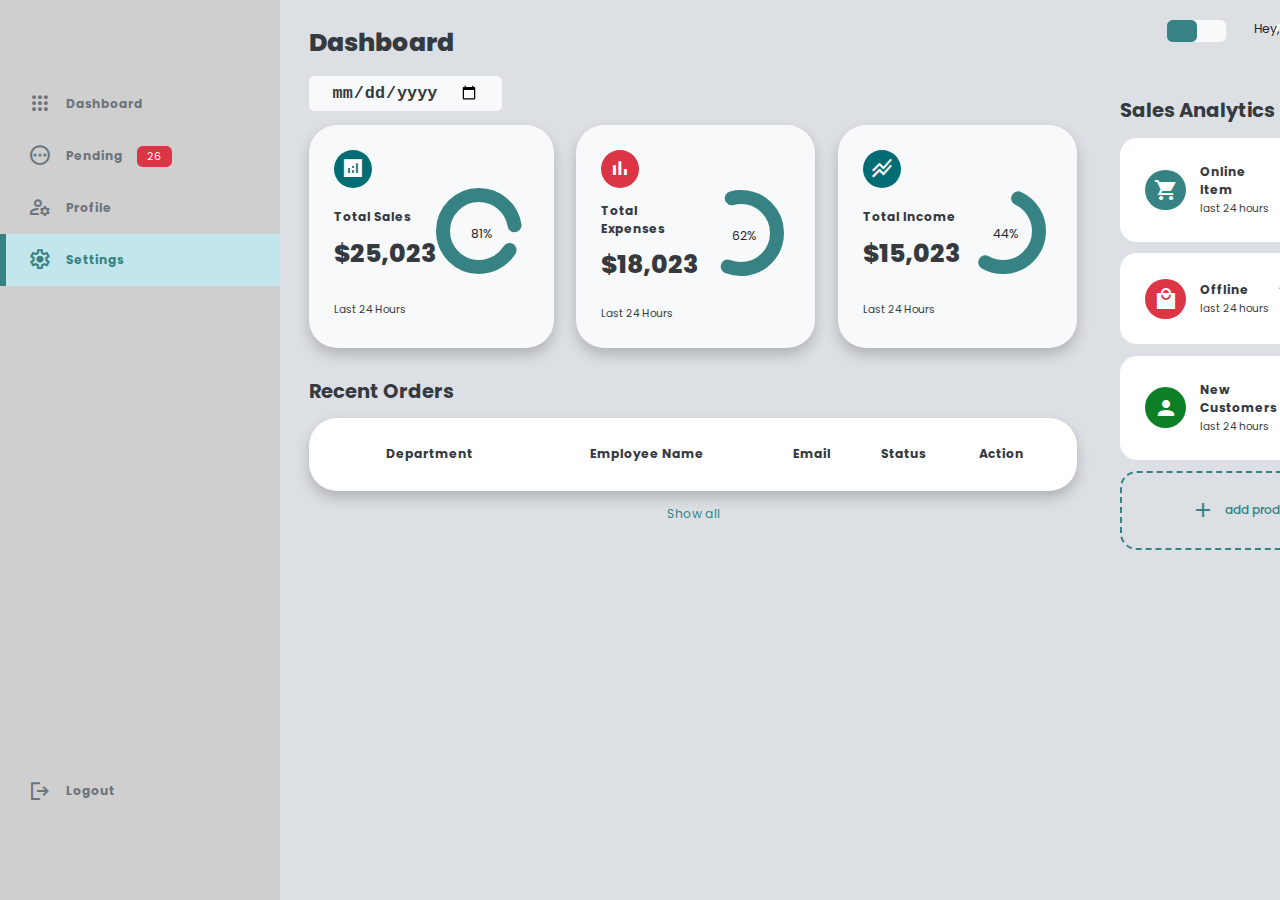
==== dashboard.html @ 3132de2f "update" ====
<!DOCTYPE html>
<html lang="en">
<head>
    <meta charset="UTF-8">
    <meta http-equiv="X-UA-Compatible" content="IE=edge">
    <meta name="viewport" content="width=device-width, initial-scale=1.0">
    <title>Admin Dashboard
    </title>
    <link rel="stylesheet" href="https://unpkg.com/tailwindcss@2.2.19/dist/tailwind.min.css" />
    <link href="https://fonts.googleapis.com/icon?family=Material+Icons+Sharp" rel="stylesheet">
    <link rel="stylesheet" href="https://fonts.googleapis.com/css2?family=Material+Symbols+Sharp:opsz,wght,FILL,GRAD@48,400,0,0" />

    <link rel="stylesheet" href="./style.css">

</head>
<body>

    <div class="container">
        <aside>
            <div class="top py-2 w-full px-0">
                <div class="logo">
                    
                    <img src="./images/ordabl_logo.png" alt="">    
                </div>
            <!-- <h2> Orda<span class="success">ble </span> </h2>             -->
            <div class="close" id="close-btn">
                <span class="material-icons-sharp">close</span>
            </div>
        </div>

            <div class="sidebar">
                <a href="#">

                    <span class="material-symbols-sharp">
                        apps
                    </span>
                    <h3>Dashboard</h3>
                </a>
                <a href="#">
                    <span class="material-symbols-sharp">
                    pending
                </span>
                <h3>Pending</h3>
                <span class="pending-count"> 26 </span>
                </a>
               
               
                <a href="#">
                <span class="material-symbols-sharp">
                    manage_accounts
                </span>
                <h3>Profile</h3>
                </a>
                <a href="#" class="active">
                <span class="material-symbols-sharp">
                    settings
                </span>
                <h3>Settings</h3>
                </a>

                <a href="#">
                    <span class="material-symbols-sharp">
                        logout
                    </span>
                    <h3>Logout</h3>
                    </a>
            </div>
        </aside>
        <!-- ----------------end of aside------------ -->

        <main>
            <h1>Dashboard</h1>

            <div class="date">
                <input type="date">
            </div>

            <div class="insights">

                <div class="sales">
                    <span class="material-icons-sharp">analytics </span>
                    <div class="middle">
                        <div class="left">
                            <h3>Total Sales</h3>
                            <h1>$25,023</h1>
                        </div>
                        <div class="progress">
                            <svg>
                                <circle cx="38" cy="38" r="36"></circle>

                            </svg>
                            <div class="number">
                                <p>81%</p>
                            </div>
                        </div>
                    </div>

                    <small class="text-muted">
                        Last 24 Hours
                    </small>
                </div>
             <!-- ------------------End of Sales --------------- -->

             <div class="expenses">
                <span class="material-icons-sharp">bar_chart </span>
                <div class="middle">
                    <div class="left">
                        <h3>Total Expenses</h3>
                        <h1>$18,023</h1>
                    </div>
                    <div class="progress">
                        <svg>
                            <circle cx="38" cy="38" r="36"></circle>

                        </svg>
                        <div class="number">
                            <p>62%</p>
                        </div>
                    </div>
                </div>

                <small class="text-muted">
                    Last 24 Hours
                </small>
            </div>

            <!-- -------------------End of Expenses------------- -->

            <div class="income">
                <span class="material-icons-sharp">stacked_line_chart </span>
                <div class="middle">
                    <div class="left">
                        <h3>Total Income</h3>
                        <h1>$15,023</h1>
                    </div>
                    <div class="progress">
                        <svg>
                            <circle cx="38" cy="38" r="36"></circle>

                        </svg>
                        <div class="number">
                            <p>44%</p>
                        </div>
                    </div>
                </div>

                <small class="text-muted">
                    Last 24 Hours
                </small>
            </div>

            <!-- --------------------End of Income----------------- -->
            </div>

            <div class="recent-order">
                <h2>Recent Orders</h2>
                
                <table>
                    <thead>
                        <tr>
                            <!-- <th>Job Title</th> -->
                            <th>Department</th>
                            <th>Employee Name</th>
                            <th>Email</th>
                            <th>Status</th>
                            <th>Action</th>
                        </tr>
                    </thead>
                    <tbody>
                  
                     
                     
                    </tbody>
                </table>
                <a href="#">Show all</a>
            </div>
        </main>
           <!-- -------------------- end of main ------------------- -->

           <div class="right mt-4">
            <div class="top">
                <button id="menu-btn">
                <span class="material-icons-sharp">menu</span>
                </button>
                <div class="theme-toggler">
                    <span class="material-icons-sharp active">light_mode</span>
                    <span class="material-icons-sharp">dark_mode</span>
                </div>
                <div class="profile">
                    <div class="info">
                        <p> Hey, <b>Isaac</b> </p>
                        <small class="text-muted">Admin</small>
                    </div>
                    <div class="profile-photo">
                        <img src="./images/profile-1.jpg" alt="" srcset="">
                    </div>
                </div>
            </div>
            <!-- ----- end of top---------- -->

            


             <!-- ---------------- end of recent updates ----------------- -->
             <div class="sales-analytics">
                <h2> Sales Analytics</h2>
                <div class="item online">

                    <div class="icon">
                        <span class="material-icons-sharp">shopping_cart</span>
                    </div>
                    <div class="right">
                        <div class="info">
                            <h3>Online Item</h3>
                            <small class="text-muted"> last 24 hours</small>
                        </div>
                        <h5 class="success">
                            +39%
                        </h5>
                        <h3>4567</h3>
                    </div>
                    
                </div>

                <div class="item offline">

                    <div class="icon">
                        <span class="material-icons-sharp">local_mall</span>
                    </div>
                    <div class="right">
                        <div class="info">
                            <h3>Offline</h3>
                            <small class="text-muted"> last 24 hours</small>
                        </div>
                        <h5 class="danger">
                            -17%
                        </h5>
                        <h3>1100</h3>
                    </div>
                    
                </div>

                <div class="item customers">

                    <div class="icon">
                        <span class="material-icons-sharp">person</span>
                    </div>
                    <div class="right">
                        <div class="info">
                            <h3>New Customers</h3>
                            <small class="text-muted"> last 24 hours</small>
                        </div>
                        <h5 class="success">
                            +24%
                        </h5>
                        <h3>839</h3>
                    </div>
                    
                </div>
                <div class="item add-product" >
                    <div>
                        <span class="material-icons-sharp">add </span>
                        <h3> add product</h3>
                    </div>
                </div>




                </div>

           </div>

    </div>
    <script src="https://cdn.jsdelivr.net/npm/axios@1.1.2/dist/axios.min.js"></script>

    <script src="./main.js"> </script>
</body>
</html>
---- style.css ----
@import url('https://fonts.googleapis.com/css2?family=Poppins:wght@300;400;500;600;700;800&display=swap');

:root {
    --primary-color: #378383;
    --secondary-color: #f7f7f7;
    --color-danger : #dc3545;
    --color-success : #0d8027;
    --color-warning : #ffc107;
    --color-dark : #343a40;
    --color-light : #f8f9fa;
    --color-info : #17a2b8;
    --color-white : #fff;
    --color-black : #000;
    --color-info-light: #c3e6ec;
    --color-info-dark: #0f6674;
      --color-default-gray: #f0f3f6;
      --color-success-light: #d4edda;
    --color-success-dark: #1e7e34;
    --color-warning-light: #fff3cd;
    --color-warning-dark: #664d03;
    --color-danger-light: #f8d7da;
    --color-primary-variant: #006d75;
    --color-secondary-variant: #e2e3e5;
    --color-dark-variant: #212529;
    --color-light-variant: #f8f9fa;
    --color-background: #dce0e4;
    --color-default-gray: #6c757d;
    --color-default-gray-light: #fcfbff;
    --color-default-green:  #378383;
    --color-default-green-medium: #3f8989;
    --color-default-green-light: #c3e6ec;
    --color-default-green-dark: #0f6674;

    --card-border-radius: 2rem;
    --card-shadow: 0 0.5rem 1rem rgba(0, 0, 0, 0.2);
    --border-radius-1: 0.4rem;
    --border-radius-2: 0.8rem;
    --border-radius-3: 1.2rem;

    --card-padding: 1.8rem;
    --padding-1: 1.2rem;

    --box-shadow: 0 2rem 3rem rgba(--color-light);

}
    /* ------------ dark theme variables ----------- */
    .dark-theme-variables {

        --color-background: #181a1e;
        --color-white: #202528;
        --color-dark: #edeffd;
        --color-dark-variant: #a3bdcc;
        --color-light: rgba(0, 0, 0, 0.4);
        --color-secondary-variant: #2b2d31;
        --box-shadow: 0 2rem 3rem var(--color-light);
      --color-default-gray: #7a7f84;

    }





*{
    margin: 0;
    padding: 0;
    box-sizing: border-box;
    outline : 0;
    border : 0;
    appearance: none;
    -webkit-appearance: none;
    -moz-appearance: none;
    list-style: none;
    
}

html {
    font-size: 14px;
}

body{
    height: 100vh;
    width: 100vw;
    font-family: 'Poppins', sans-serif;
    font-size: 0.88rem;
    background-color: var(--color-background);
    user-select: none;
    overflow-x: hidden;
    color : var(--color-dark);
}

.container {
    display: grid;
    width : 100%;
    margin: 0 auto;
    gap: 1.8rem;
    grid-template-columns: 20rem auto 20rem;
}

a {
    color: var(--color-dark);
    text-decoration: none;
}
img{
    display: block;
    width: 100%;
}

h1{
    font-size: 1.8rem;
    font-weight: 800;
}
h2{
    font-size: 1.4rem;
}
h3 {
    font-size: 0.87rem;
}
h4 {
    font-size: 0.8rem;
}
h5 {
    font-size: 0.77rem;
}

small {
    font-size: 0.75rem;
}

.profile-photo {
    width: 2.8rem;
    height: 2.8rem;
    border-radius: 50%;
    /* object-fit: cover; */
    overflow: hidden;
}
.text-muted {
    color: var(--color-dark);
}

p {
    color : var(--color-dark-variant);
}

b {
    color: var(--color-dark);
}
.primary {
    color: var(--primary-color);
}
.secondary {
    color: var(--secondary-color);
}
.danger {
    color: var(--color-danger);
}
.success {
    color: var(--color-success);
}
.warning {
    color: var(--color-warning);
}
.dark {
    color: var(--color-dark);
}
.light {
    color: var(--color-light);
}

aside{
    height: 100vh;
    width: 100%;
    background-color: rgb(208, 207, 207);
}

aside .top{
    display: flex;
    align-items: center;
    justify-content: space-between;
    margin-top: 1.4rem ;
    padding: 0.6rem 0.7rem;
    /* background-color: var(--color-secondary-variant); */
}

aside .logo {
    display: flex;
    gap: 0.8rem;


}

aside .top  img {
    transform: scale(0.8);
}

aside .close{
    display: none;
}
/***************************** */
/**   Sidebar  */
/***************************** */

aside .sidebar {
    display: flex;
    flex-direction: column;
    height: 86vh;
    position: relative;
    top: 3rem;
}

aside h3 {
    font-size: 500;
}

aside .sidebar a {
    display: flex;
    color: var(--color-default-gray);
    margin-left: 2rem;
    gap: 1rem;
    align-items: center;
    position: relative;
    height: 3.7rem;
    transition: ease all 300ms;
}

aside .sidebar a span{
    font-size: 1.7rem;
    transition: all ease 300ms;
}
aside .sidebar a:last-child{
    position: absolute;
    bottom: 2.5rem;
    width: 100%;
}

aside .sidebar a.active{
    background-color: var(--color-info-light);                                                                                                                                               
    color: var(--primary-color);
    margin-left: 0;
}

aside .sidebar a.active::before{
    content: '';

    height: 100%;
    width: 6px;
    background-color: var(--primary-color);
}

aside .sidebar a.active span{
    margin-left: calc(1rem - 6px);
    color: var(--primary-color);
}
aside .sidebar a:hover span{
    margin-left: 1rem;
}

aside .sidebar .pending-count {
    background-color: var(--color-danger);
    color: var(--color-white);
    font-size: 11px;
    padding: 2px 10px;
    border-radius: var(--border-radius-1);
   
}



/* ==============Main ================= */

main{
    margin-top: 1.4rem;
    scrollbar-width: none;
    /* background-color: var(--color-default-gray-light); */
    padding: 4px;
    /* border-radius: var(--border-radius-1); */
}

.scrollbar-hidden::-webkit-scrollbar {
    display: none;
  }
  
  .scrollbar-hidden {
    -ms-overflow-style: none;
    scrollbar-width: none; /* Firefox */
  }



main .date{
    display: inline-block;
    background-color: var(--color-light);
    border-radius: var(--border-radius-1);
    margin-top: 1rem;
    padding: 0.5rem 1.6rem;
}

main .date input[type="date"]{
    border: none;
    background-color: transparent;
    font-size: 1.2rem;
    color: var(--color-dark);
    font-weight: 600;
    outline: none;
}

main .insights {
    display: grid;
    grid-template-columns: repeat(3, 1fr);
    gap: 1.6rem;
}

main .insights > div {
    background-color: var(--color-light);
    padding: var(--card-padding);
    border-radius: var(--card-border-radius);
    margin-top: 1rem;
    box-shadow: var(--card-shadow);
    transition: all ease 300ms;
}

main .insights > div:hover {
 box-shadow: none;
}

main .insights > div span {
    background-color: var(--color-primary-variant);
    border-radius: 50%;
    padding: 0.5rem;
    color: var(--color-white);
    font-size: 1.7rem;
    
}

main .insights > div.expenses span {
    background-color: var(--color-danger);

}

main .insights > div .income span {
    background-color: var(--color-warning);
}

main .insights > div .middle {
    display: flex;
    justify-content: space-between;
    align-items: center;
    /* display: none; */
}

main .insights h3 {
    margin: 1rem 0 0.6rem
}

main .insights .progress {
    position: relative;
    height: 92px;
    width: 92px;
    border-radius: 50%;
}

main .insights svg{
    width: 7rem;
    height: 7rem;
}

main .insights svg circle {
    fill: none;
    stroke: var(--primary-color);
    stroke-width: 14;
    stroke-linecap: round;
    transform: translate(5px, 5px);
    stroke-dasharray: 110;
    stroke-dashoffset: 92;
}

main .insights  .sales svg circle {
    stroke-dasharray: 200;
    stroke-dashoffset: -20;
}

main .insights  .expenses svg circle {
    stroke-dasharray: 90;
    stroke-dashoffset: 20;
}

main .insights  .income svg circle {
    stroke-dasharray: 110;
    stroke-dashoffset: 35;
}

main .insights .progress .number {
    position: absolute;
    top: 0;
    left: 0;
    display: flex;
    justify-content: center;
    align-items: center;
    width: 100%;
    height: 100%;
    
}

main .insights small {
    margin-top: 1.6rem;
    display: block;
}

/* ===============recent-order ================= */

main .recent-order {
    margin-top: 2rem;
}

main .recent-order h2 {
    margin-bottom: 0.9rem;
}

main .recent-order table {
    background-color: var(--color-white) ;
    width: 100%;
    border-radius: var(--card-border-radius);
    padding: var(--card-padding);
    text-align: center;
    box-shadow: var(--card-shadow);
    transition: all 300ms ease;
}

main .recent-order table:hover{
    box-shadow: none;
}

main table tbody td {
    height: 2.8rem;
    border-bottom: 2px solid var(--color-light);
    color : var(--color-dark-variant)
}

main table tbody tr:last-child td{
    border: none;
}

main .recent-order a {
    text-align: center;
    display: block;
    margin: 1rem auto;
    color: var(--primary-color);
}



/* =================== right ================ */
.right {
    margin-top : 1.4rem;
}

.right .top {
    display: flex;
    justify-content: end;
    gap: 2rem;
    /* background-color: var(--color-default-gray); */
}

.right .top button {
    display: none;
}
.right .theme-toggler {
    background-color: var(--color-light);
    display: flex;
    justify-content: space-between;
    align-items: center;
    height: 1.6rem;
    width: 4.2rem;
    cursor: pointer;
    border-radius: var(--border-radius-1);

}

.right .theme-toggler span {
    font-size: 1.2rem;
    width: 50%;
    height: 100%;
    align-items: center;
    justify-content: center;

}

.right .theme-toggler span.active {
    background-color: var(--primary-color);
    color: var(--color-white);
    border-radius: var(--border-radius-1);

}

.right .top .profile {
    display: flex;
    gap: 2rem;
    text-align: right;
}


.right .sales-analytics {
    margin-top: 1.6rem;
    padding: 1rem;
}
.right .sales-analytics h2 {
    margin-bottom: 0.9rem;
}

.right .sales-analytics .item {
    background-color: var(--color-white);
    display: flex;
    align-items: center;
    padding: var(--card-padding);
    border-radius: var(--border-radius-3);
    margin-bottom: 0.8rem;
    box-shadow: var(--box-shadow);
    transition: all 300ms ease;
    gap: 1rem;

}

.right .sales-analytics .item:hover {
    box-shadow: none;
}

.right .sales-analytics .item .right {
    display: flex;
    justify-content: space-between;
    align-items: start;
    /* gap: 1.2rem; */
    margin: 0;
    width: 100%;
}

.right .sales-analytics .item .icon {
    color: var(--color-white);
    display: flex;
    background-color: var(--primary-color);
    padding: 0.6rem;
    border-radius: 50%;
}

.right .sales-analytics .item.offline .icon {
    background-color: var(--color-danger);
} 
.right .sales-analytics .item.customers .icon {
    background-color: var(--color-success);
} 

.right .sales-analytics .item.add-product {
    background-color: transparent;
    border: 2px dashed var(--primary-color);
    color: var(--primary-color);
    display: flex;
    justify-content: center;
    align-items: center;
} 


.right .sales-analytics .item.add-product > div {
 display: flex;
    justify-content: center;
    align-items: center;
    gap: 0.7rem;
}
.right .sales-analytics .item.add-product > div h3 {

    font-weight: 500;
}


/* ================== media queries ==================== */
@media screen and (max-width: 1200px) {

    .container {

        grid-template-columns: 7rem auto 23rem;

    }

    aside .logo h2 {
        display: none;
    }
    aside .logo {
        display: none;
    }
    aside .sidebar h3 {
        display: none;
    }
    aside .sidebar a {
        width: 5.6rem;
    }

    aside .sidebar a {
        position: relative;
        margin-top: 1.8rem;

    }

    main .insights {
        grid-template-columns: 1fr;
        gap: 0;
    }
    
    main .recent-order {
        width: 94%;
        margin: 2rem 0 0 0.88rem;
        position: absolute;
        left: 50%;
        transform: translateX(-50%);
        
    }

    main table thead tr th:first-child ,
    main table thead tr th:last-child {
        display: none;

    }
    main table tbody tr td:first-child,
    main table tbody tr td:last-child {
        display: none;
    
    }

}




/* ================== media queries smaller tablets and mobile ==================== */
@media screen and (max-width: 768px) {
    .container {
        grid-template-columns: 1fr;
        width: 100%;
    }

    aside {
        position: fixed;
        left: -100%;
        height: 100vh;
        width: 18rem;
        background-color: var(--color-white);
        z-index: 100;
        box-shadow: 1rem 3rem 4rem var(--color-light);
        transition: all 300ms ease;
        padding: var(--card-padding);
        display: none;
        animation: showMenu 300ms ease forwards;

    }

    @keyframes showMenu {

        to {
            left: 0;
        }
    }

    /* aside .logo h2 {
        display: inline;
    } */
    aside .logo {
        display: inline;
        margin-left: 1rem
    }
    aside .sidebar h3 {
        display: inline;
    }

    aside .sidebar a {
        height: 3.5rem;
        width: 100%;
    }

    aside .sidebar a:last-child {
        bottom: 8rem;
        position: absolute;
    }

    aside .close {
        display: inline-block;
        cursor: pointer;
    }

    main {
        margin-top: 8rem;
        padding: 0 1rem;

    }

    main .recent-order {
        width: 100%;
        margin: 3rem 0 0 0;
        position: relative;

    }
    main .recent-order table {
        margin: 0;
        width: 100%;

    }

    .right {
        width: 94%;
        margin-top: 0 auto 4rem ;
    }

    .right .top {
        position: fixed;
        top : 0;
        left: 0;
        align-items: center;
        padding: 0 0.8rem;
        height: 4.6rem;
        width: 100%;
        background-color: var(--color-white);
        margin: 0;
        z-index: 10;
        box-shadow: 0 1rem 1rem var(--color-light);

    }

    .right .top .theme-toggler{
        width: 4.4rem;
        position: absolute;
        left: 66%;
    }

    .right .profile .info{
        display: none;
    }
    .right .top button {
        display: inline-block;
        cursor: pointer;
        background-color: transparent;
        color: var(--primary-color);
        position: absolute;
        left: 1rem;
    }

    .right .top button span {

        font-size: 2rem;
    }

}
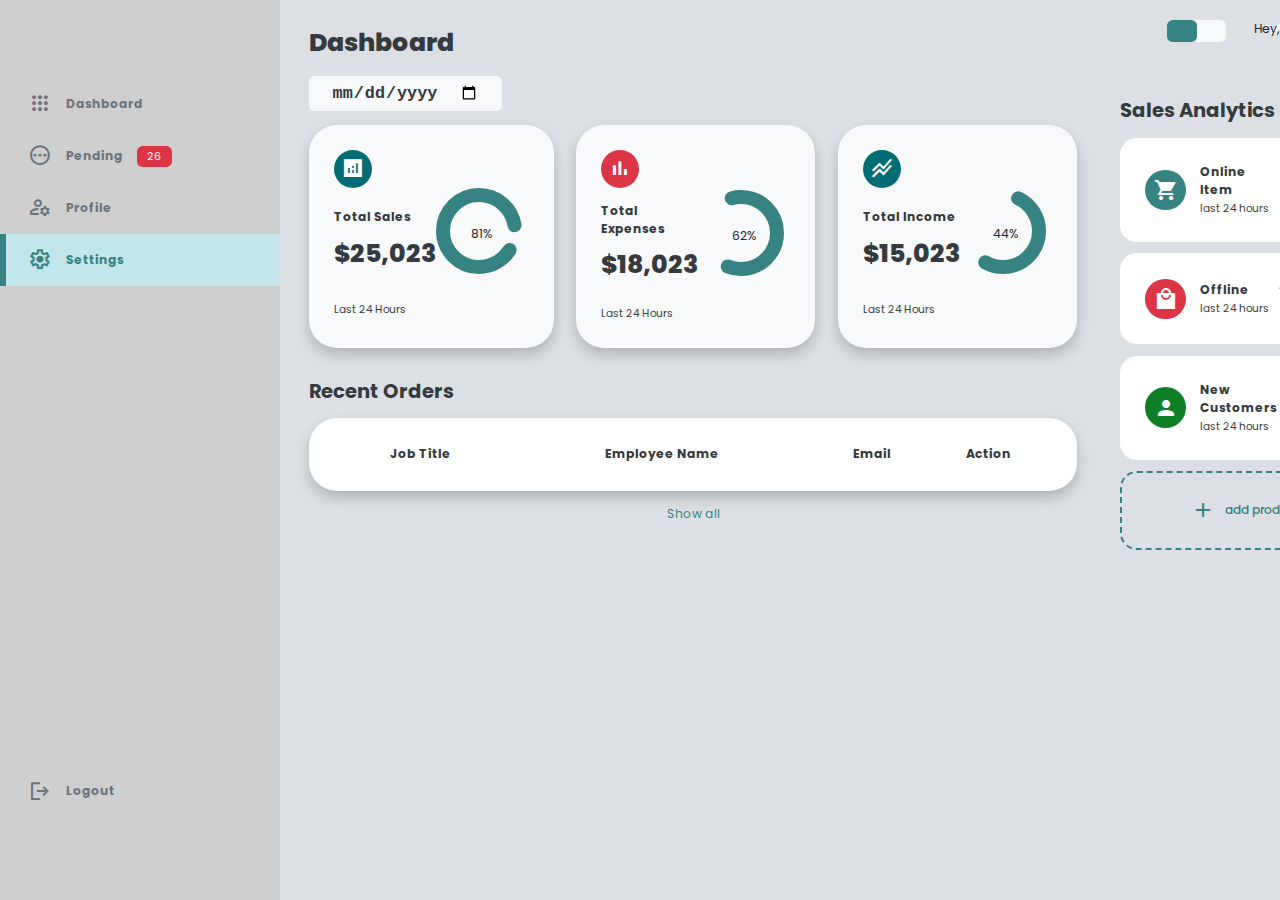
==== commit 100e50ec: "Update dashboard.html" ====
--- a/dashboard.html
+++ b/dashboard.html
@@ -58,7 +58,7 @@
                 <h3>Settings</h3>
                 </a>
 
-                <a href="#">
+                <a href="index.html">
                     <span class="material-symbols-sharp">
                         logout
                     </span>
@@ -159,10 +159,9 @@
                     <thead>
                         <tr>
                             <!-- <th>Job Title</th> -->
-                            <th>Department</th>
+                            <th>Job Title</th>
                             <th>Employee Name</th>
                             <th>Email</th>
-                            <th>Status</th>
                             <th>Action</th>
                         </tr>
                     </thead>
@@ -183,8 +182,8 @@
                 <span class="material-icons-sharp">menu</span>
                 </button>
                 <div class="theme-toggler">
-                    <span class="material-icons-sharp active">light_mode</span>
-                    <span class="material-icons-sharp">dark_mode</span>
+                    <span class="material-icons-sharp active light_mode">light_mode</span>
+                    <span class="material-icons-sharp dark_mode">dark_mode</span>
                 </div>
                 <div class="profile">
                     <div class="info">
@@ -275,5 +274,7 @@
     <script src="https://cdn.jsdelivr.net/npm/axios@1.1.2/dist/axios.min.js"></script>
 
     <script src="./main.js"> </script>
+
+
 </body>
-</html>+</html>
